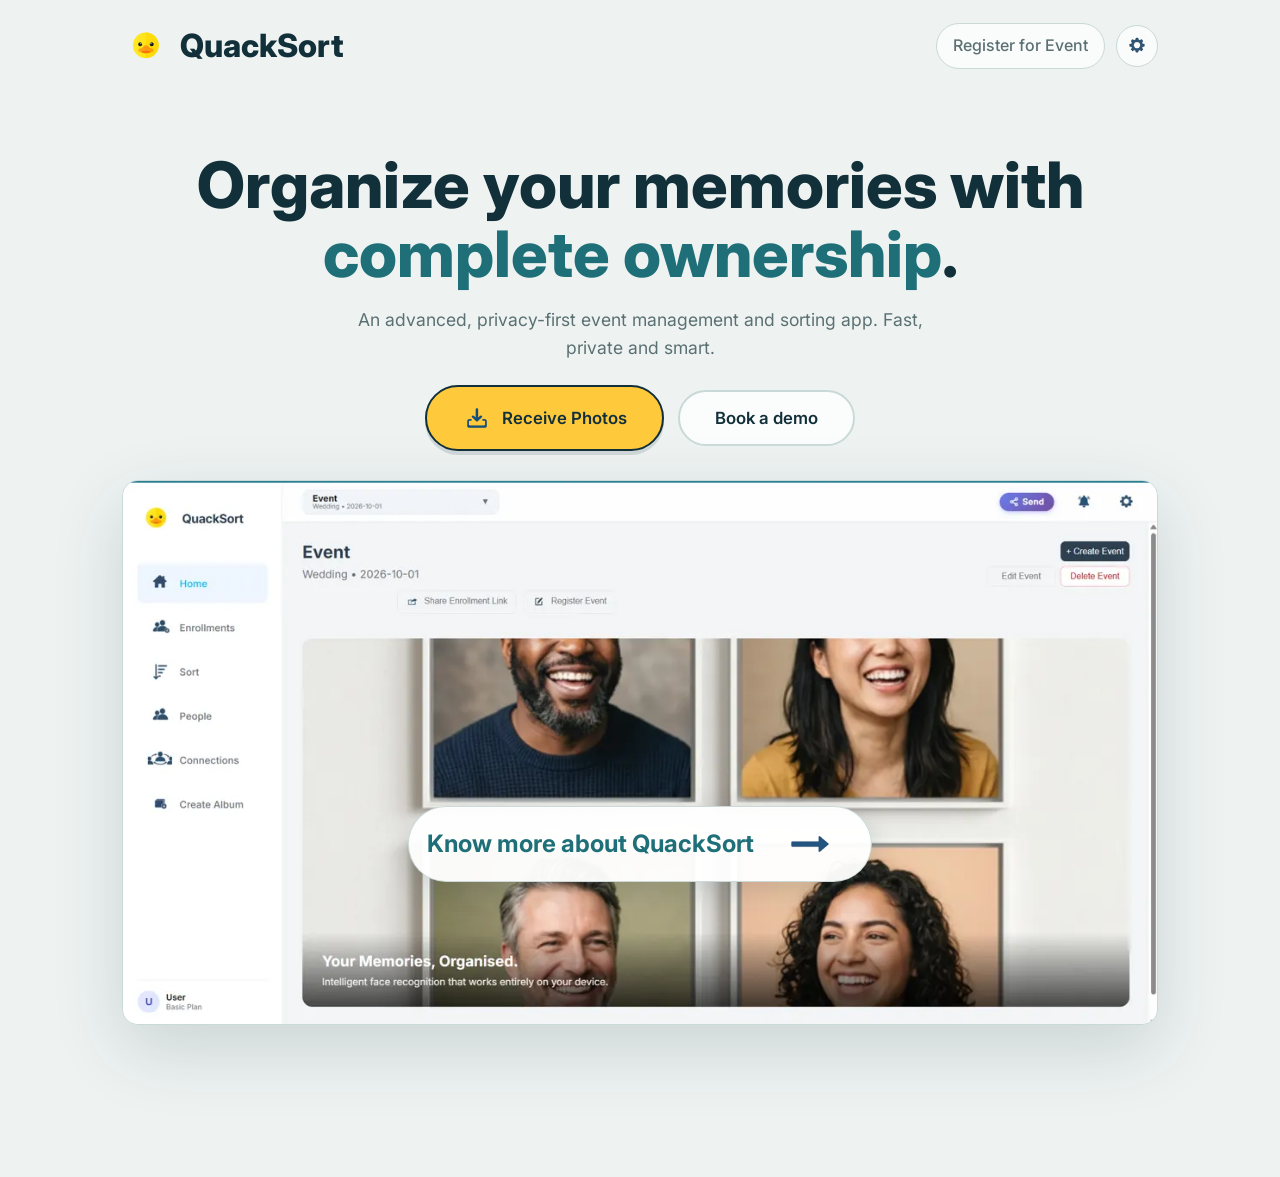
==== index.html @ 68396566 "added demo booking link, new about QuackSort page" ====
<!DOCTYPE html>
<html lang="en">

<head>
    <meta charset="UTF-8">
    <meta name="viewport" content="width=device-width, initial-scale=1.0">
    <title>QuackSort - Smart Photo Sorting</title>
    <link rel="stylesheet" href="style.css">
    <link rel="preconnect" href="https://fonts.googleapis.com">
    <link rel="preconnect" href="https://fonts.gstatic.com" crossorigin>
    <link href="https://fonts.googleapis.com/css2?family=Inter:wght@300;400;500;600;700&display=swap" rel="stylesheet">
</head>

<body>
    <div class="web-container">
        <header class="web-nav">
            <div class="logo-area">
                <img src="QuackSort.png" alt="Q" class="logo-icon">
                <span class="logo-text">QuackSort</span>
            </div>
            <div class="nav-right">
                <a href="register.html" class="nav-link register-link">Register for Event</a>
                <button id="settings-btn" class="settings-icon-btn" title="Settings" aria-label="Open settings">
                    <img src="resources/q_settings.png" alt="Settings" class="nav-icon">
                </button>
            </div>
        </header>

        <main class="hero-section">
            <div class="hero-content">
                <h1 class="hero-title">Organize your memories with<br class="hero-title-break"> <span class="highlight">complete ownership</span>.</h1>
                <p class="hero-subtitle">An advanced, privacy-first event management and sorting app. Fast, private and smart.
                </p>
                <div class="hero-actions">
                    <button id="btn-receive-photos" class="btn primary large" type="button">
                        <img src="resources/q_receive.png" alt="" class="btn-icon-img">
                        Receive Photos
                    </button>
                    <button id="btn-book-demo" class="btn secondary large" type="button" aria-haspopup="dialog" aria-controls="booking-modal">
                        Book a demo
                    </button>
                </div>
            </div>
            <figure class="hero-product-shot">
                <img src="resources/dashboard-preview.webp" alt="QuackSort desktop app showing an event workspace with enrolled people and sorted photos">
            </figure>
        </main>

        <section id="booking-modal" class="booking-modal" aria-hidden="true">
            <div class="booking-card" role="dialog" aria-modal="true" aria-labelledby="booking-title" aria-describedby="booking-description">
                <div class="booking-heading">
                    <div>
                        <h2 id="booking-title">Book a QuackSort demo</h2>
                        <p id="booking-description">Tell us a little about your workflow and we will be in touch.</p>
                    </div>
                    <button id="close-booking-btn" class="booking-close" type="button" aria-label="Close booking form">&times;</button>
                </div>
                <p id="booking-setup-message" class="booking-setup-message" role="status" hidden></p>
                <form id="booking-form" class="booking-form" target="booking-response-frame" method="post" autocomplete="on">
                    <div class="booking-fields">
                        <div class="booking-field">
                            <label for="booking-name">Name</label>
                            <input id="booking-name" name="name" type="text" maxlength="100" autocomplete="name" required>
                        </div>
                        <div class="booking-field">
                            <label for="booking-email">Email</label>
                            <input id="booking-email" name="email" type="email" maxlength="254" autocomplete="email" required>
                        </div>
                        <div class="booking-field">
                            <label for="booking-profession">Pofession</label>
                            <input id="booking-profession" name="profession" type="text" maxlength="100" required>
                        </div>
                        <div class="booking-field">
                            <label for="booking-current-tool">What do you use to manage and sort large volume of event photos?</label>
                            <textarea id="booking-current-tool" name="currentTool" maxlength="500" rows="3" required></textarea>
                        </div>
                        <div class="booking-field">
                            <label for="booking-demo-date">When would you like to have a demo?</label>
                            <input id="booking-demo-date" name="demoDate" type="date" required>
                        </div>
                    </div>
                    <div class="booking-trap" aria-hidden="true">
                        <label for="booking-website">Leave this field empty</label>
                        <input id="booking-website" name="website" type="text" tabindex="-1" autocomplete="off">
                    </div>
                    <input type="hidden" name="requestId" value="">
                    <p id="booking-status" class="booking-status" role="status" aria-live="polite"></p>
                    <button id="booking-submit" class="btn primary large booking-submit" type="submit">Send demo request</button>
                    <p class="booking-privacy">Your response will be stored in Google Forms.</p>
                </form>
                <iframe name="booking-response-frame" id="booking-response-frame" title="Form submission response" hidden></iframe>
            </div>
        </section>

        <section id="receive-section" class="receive-section" style="display: none;">
            <div class="modal-card">
                <h2>Enter Session Code</h2>
                <p>Paste the 6-digit code provided by the sender to browse photos.</p>
                <div class="input-group">
                    <input type="text" id="receive-code" placeholder="000 000" maxlength="6">
                    <button class="btn primary">Connect</button>
                </div>
                <button class="btn-text btn-close-receive">Cancel</button>
            </div>
        </section>

        <div id="settings-modal" class="settings-modal" style="display: none;">
            <div class="settings-card">
                <h2>Settings</h2>

                <div class="privacy-policy-block">
                    <h3>Privacy Statement</h3>
                    <article class="privacy-article">
                        <p>
                            QuackSort is built with a strict privacy-first approach. We do not use your personal data,
                            face data, or event photos for analytics, model training, or profiling. We do not sell,
                            rent, or share your data with advertisers or unrelated third parties.
                        </p>
                        <p>
                            Registration on this website is only used to sync your face enrollment with the desktop app
                            of the event creator who shared your event code. When you upload your selfie, our server
                            stores only your first name, last name, and a face model required for matching.
                        </p>
                        <p>
                            Access to this enrollment data is restricted to you and the event creator linked to your
                            event code. Your event photos remain with your photographer and do not get moved to QuackSort
                            cloud storage as part of this registration flow.
                        </p>
                        <p>
                            Unlike subscription-based cloud workflows that require uploading full event libraries,
                            QuackSort delivers core sorting capabilities on local devices, giving you stronger control
                            over your memories and reducing exposure to cloud privacy risks.
                        </p>
                        <p>
                            Demo request responses are collected and stored by Google Forms in the form owner's Google
                            account. QuackSort does not receive or display those responses on this website.
                        </p>
                    </article>
                </div>

                <button id="close-settings-btn" class="btn secondary settings-close-btn">Close</button>
            </div>
        </div>
        <footer class="know-more-footer">
            <a class="know-more-link" href="Quack.html">
                <span>Know more about QuackSort</span>
                <img src="resources/q_arrow.png" alt="" width="64" height="40">
            </a>
        </footer>
    </div>

    <script src="script.js"></script>
</body>

</html>
---- style.css ----
:root {
    --primary-color: #12303a;
    --accent-color: #1f6f78;
    --duck-color: #ffc93c;
    --bg-primary: #eef3f2;
    --bg-secondary: #e3ecea;
    --card-bg: #ffffff;
    --text-primary: #12303a;
    --text-secondary: #5b7073;
    --text-dim: #5b7073;
    --border-color: #c9d9d7;
    --shadow-color: rgba(18, 48, 58, 0.12);
    --glass-border: #c9d9d7;
    --transition: all 0.3s cubic-bezier(0.4, 0, 0.2, 1);
}


* {
    box-sizing: border-box;
    margin: 0;
    padding: 0;
}

body {
    font-family: 'Inter', sans-serif;
    background: var(--bg-primary);
    color: var(--text-primary);
    line-height: 1.6;
    overflow-x: hidden;
    min-height: 100vh;
}

.web-container {
    max-width: 1100px;
    margin: 0 auto;
    padding: 0 2rem;
}

/* Navigation */
.web-nav {
    display: flex;
    justify-content: flex-start;
    align-items: center;
    gap: 1.25rem;
    min-height: 92px;
    padding: 1.1rem 0;
}

.logo-area {
    display: flex;
    align-items: center;
    gap: 10px;
    order: 1;
    text-decoration: none;
}

.logo-icon {
    width: 48px;
    height: 52px;
    object-fit: contain;
}

.logo-text {
    color: var(--primary-color);
    font-size: 2rem;
    font-weight: 800;
    letter-spacing: 0;
}

.nav-right {
    display: flex;
    align-items: center;
    gap: 0.7rem;
    order: 2;
    margin-left: auto;
}

.nav-link {
    text-decoration: none;
    color: var(--text-secondary);
    font-weight: 500;
    transition: var(--transition);
}

.nav-link:hover {
    color: var(--primary-color);
}

.register-link {
    background: rgba(255, 255, 255, 0.72);
    padding: 0.55rem 1rem;
    border-radius: 999px;
    border: 1px solid var(--glass-border);
    white-space: nowrap;
}

/* Hero Section */
.hero-section {
    display: block;
    text-align: center;
    min-height: auto;
    padding: 3.6rem 0 2.5rem;
}

.hero-content {
    width: 100%;
    max-width: 940px;
    margin: 0 auto;
}

.hero-title {
    max-width: 940px;
    margin-inline: auto;
    font-size: 4rem;
    font-weight: 800;
    line-height: 1.08;
    text-wrap: balance;
    margin-bottom: 1.15rem;
}

.hero-title-break {
    display: block;
}

.hero-title .highlight {
    color: var(--accent-color);
}

.hero-subtitle {
    font-size: 1.1rem;
    color: var(--text-secondary);
    margin: 0 auto;
    max-width: 620px;
}

.hero-actions {
    display: flex;
    align-items: center;
    justify-content: center;
    flex-wrap: wrap;
    gap: 0.85rem;
    margin-top: 1.4rem;
}

.hero-product-shot {
    width: 100%;
    max-width: 1120px;
    margin: 1.8rem auto 0;
    overflow: hidden;
    border: 1px solid var(--border-color);
    border-radius: 16px;
    background: #ffffff;
    box-shadow: 0 24px 70px rgba(18, 48, 58, 0.16);
}

.hero-product-shot img {
    display: block;
    width: 100%;
    height: auto;
}

.know-more-footer {
    position: relative;
    display: grid;
    min-height: 112px;
    place-items: center;
    padding: 1rem;
}

.know-more-link {
    position: fixed;
    z-index: 900;
    bottom: calc(1.15rem + env(safe-area-inset-bottom, 0px));
    left: 50%;
    display: inline-flex;
    align-items: center;
    justify-content: center;
    gap: 0.75rem;
    margin: 0;
    padding: 0.55rem 1.1rem;
    border: 1px solid rgba(201, 217, 215, 0.95);
    border-radius: 999px;
    background: rgba(255, 255, 255, 0.96);
    color: var(--accent-color);
    font-size: 1.5rem;
    font-weight: 700;
    text-decoration: none;
    white-space: nowrap;
    box-shadow: 0 8px 28px rgba(18, 48, 58, 0.16);
    transform: translateX(-50%);
    transition: color 0.2s ease, background 0.2s ease, box-shadow 0.2s ease, transform 0.2s ease;
}

.know-more-link.is-settled {
    position: absolute;
    bottom: 1.15rem;
    transform: translateX(-50%);
}

.know-more-link:hover {
    color: var(--primary-color);
    background: #ffffff;
    box-shadow: 0 10px 32px rgba(18, 48, 58, 0.2);
}

.know-more-link img {
    width: 88px;
    height: 56px;
    object-fit: contain;
    transition: transform 0.2s ease;
}

.know-more-link:hover img {
    transform: translateX(4px);
}

.know-more-link:focus-visible {
    outline: 3px solid var(--accent-color);
    outline-offset: 4px;
    border-radius: 4px;
}

.booking-modal {
    position: fixed;
    inset: 0;
    z-index: 1100;
    display: none;
    align-items: center;
    justify-content: center;
    padding: 1rem;
    background: rgba(17, 24, 39, 0.62);
    backdrop-filter: blur(5px);
}

.booking-modal.is-open {
    display: flex;
}

body.booking-open {
    overflow: hidden;
}

.booking-card {
    width: min(620px, 100%);
    max-height: min(90vh, 820px);
    overflow-y: auto;
    padding: 1.6rem;
    border: 1px solid var(--border-color);
    border-radius: 16px;
    background: var(--bg-primary);
    box-shadow: 0 24px 70px rgba(0, 0, 0, 0.28);
    text-align: left;
}

.booking-heading {
    display: flex;
    align-items: flex-start;
    justify-content: space-between;
    gap: 1rem;
    margin-bottom: 1.3rem;
}

.booking-heading h2 {
    color: var(--primary-color);
    font-size: 1.55rem;
    line-height: 1.25;
}

.booking-heading p {
    margin-top: 0.35rem;
    color: var(--text-secondary);
    font-size: 0.93rem;
}

.booking-close {
    width: 38px;
    height: 38px;
    flex: 0 0 38px;
    border: 1px solid var(--border-color);
    border-radius: 50%;
    background: var(--bg-secondary);
    color: var(--text-primary);
    font: inherit;
    font-size: 1.4rem;
    line-height: 1;
    cursor: pointer;
}

.booking-setup-message {
    margin: 0 0 1rem;
    color: var(--text-secondary);
    font-size: 0.9rem;
}

.booking-setup-message {
    padding: 0.7rem 0.8rem;
    border: 1px solid rgba(245, 158, 11, 0.35);
    border-radius: 9px;
    background: rgba(245, 158, 11, 0.08);
    color: #854d0e;
}

.booking-fields {
    display: grid;
    grid-template-columns: 1fr 1fr;
    gap: 1rem;
}

.booking-field label {
    display: block;
    margin-bottom: 0.4rem;
    color: var(--text-primary);
    font-size: 0.88rem;
    font-weight: 600;
}

.booking-field input,
.booking-field textarea {
    width: 100%;
    min-height: 44px;
    padding: 0.7rem 0.8rem;
    border: 1px solid var(--border-color);
    border-radius: 9px;
    background: #ffffff;
    color: var(--text-primary);
    font: inherit;
    font-size: 0.95rem;
}

.booking-field textarea {
    min-height: 96px;
    resize: vertical;
}

.booking-field input:focus,
.booking-field textarea:focus {
    outline: none;
    border-color: var(--accent-color);
    box-shadow: 0 0 0 3px rgba(31, 111, 120, 0.14);
}

.booking-field:nth-child(4) {
    grid-column: 1 / -1;
}

.booking-trap {
    position: absolute;
    left: -10000px;
    width: 1px;
    height: 1px;
    overflow: hidden;
}

.booking-status {
    margin: 0.8rem 0;
    color: var(--text-secondary);
    font-size: 0.9rem;
}

.booking-status:empty {
    display: none;
}

.booking-status.success {
    color: #18734a;
}

.booking-status.error {
    color: #a3362c;
}

.booking-submit {
    margin-top: 1.5rem;
}

.booking-submit {
    width: 100%;
}

.booking-submit:disabled {
    cursor: not-allowed;
    opacity: 0.6;
    transform: none;
}

.booking-privacy {
    margin-top: 0.75rem;
    color: var(--text-secondary);
    font-size: 0.8rem;
    text-align: center;
}

/* Buttons */
.btn {
    display: inline-flex;
    align-items: center;
    justify-content: center;
    gap: 10px;
    padding: 0.8rem 1.8rem;
    border-radius: 999px;
    font-weight: 600;
    cursor: pointer;
    transition: var(--transition);
    border: 2px solid var(--primary-color);
    font-family: inherit;
    text-decoration: none;
}

.btn.primary {
    background: var(--duck-color);
    color: var(--primary-color);
    box-shadow: 0 4px 0 rgba(18, 48, 58, 0.14);
}

.btn.primary:hover {
    transform: translateY(-2px);
    box-shadow: 0 6px 0 rgba(18, 48, 58, 0.16);
}

.btn.secondary {
    background: rgba(255, 255, 255, 0.75);
    color: var(--text-primary);
    border-color: var(--border-color);
}

.btn.secondary:hover {
    border-color: var(--accent-color);
    background: #ffffff;
}

.btn-icon-img {
    width: 30px;
    height: 30px;
    object-fit: contain;
}

.settings-icon-btn {
    width: 42px;
    height: 42px;
    border-radius: 50%;
    border: 1px solid var(--border-color);
    background: rgba(255, 255, 255, 0.72);
    display: inline-flex;
    align-items: center;
    justify-content: center;
    cursor: pointer;
    transition: var(--transition);
}

.settings-icon-btn:hover {
    border-color: var(--accent-color);
    transform: translateY(-1px);
}

.nav-icon {
    width: 30px;
    height: 30px;
    object-fit: contain;
}

.btn.small {
    padding: 0.6rem 1.2rem;
    font-size: 0.9rem;
}

.btn.large {
    padding: 1rem 2.2rem;
    font-size: 1.05rem;
}

.btn.full-width {
    width: 100%;
}

@media (max-width: 700px) {
    .hero-actions {
        width: 100%;
        flex-direction: column;
    }

    .hero-actions .btn {
        width: 100%;
    }

}

/* Visuals */
.mockup-frame {
    background: var(--card-bg);
    padding: 12px;
    border-radius: 20px;
    border: 1px solid var(--border-color);
    box-shadow: 0 25px 50px -12px rgba(0, 0, 0, 0.5);
    transform: perspective(1000px) rotateY(-5deg) rotateX(2deg);
}

.mockup-img {
    width: 100%;
    border-radius: 12px;
    display: block;
}

/* Registration Form */
.form-section {
    padding: 4rem 0;
    display: flex;
    justify-content: center;
}

.glass-form-card {
    background: white;
    backdrop-filter: blur(12px);
    -webkit-backdrop-filter: blur(12px);
    padding: 3rem;
    border-radius: 24px;
    border: 1px solid var(--border-color);
    width: 100%;
    max-width: 500px;
    box-shadow: 0 20px 40px rgba(0, 0, 0, 0.3);
}

.form-title {
    font-size: 1.8rem;
    font-weight: 700;
    margin-bottom: 0.5rem;
}

.form-subtitle {
    color: var(--text-secondary);
    font-size: 0.95rem;
    margin-bottom: 2rem;
}

.form-group {
    margin-bottom: 1.5rem;
}

.form-group label {
    display: block;
    font-size: 0.85rem;
    font-weight: 600;
    color: #374151;
    margin-bottom: 0.5rem;
}

.form-group input {
    width: 100%;
    background: #f9fafb;
    border: 1px solid #d1d5db;
    padding: 0.8rem 1rem;
    border-radius: 10px;
    color: var(--text-primary);
    font-family: inherit;
    outline: none;
    transition: var(--transition);
}

.form-group input::placeholder {
    color: var(--text-secondary);
    opacity: 0.7;
}

.form-group input:focus {
    border-color: var(--accent-color);
    background: #ffffff;
    box-shadow: 0 0 0 3px rgba(0, 194, 255, 0.12);
}

.upload-options-row {
    display: flex;
    gap: 1rem;
    margin-bottom: 1rem;
}

.upload-choice-btn {
    flex: 1;
    justify-content: center;
}

.file-upload-area {
    border: 2px dashed var(--border-color);
    border-radius: 12px;
    padding: 2rem;
    text-align: center;
    cursor: pointer;
    transition: var(--transition);
}

.file-upload-area:hover {
    border-color: var(--primary-color);
    background: var(--bg-secondary);
}

.file-upload-area .upload-icon {
    font-size: 2rem;
    display: block;
    margin-bottom: 0.5rem;
}

.file-upload-area p {
    font-size: 0.9rem;
    color: var(--text-dim);
}

.file-preview {
    position: relative;
    margin-top: 1rem;
    border-radius: 12px;
    overflow: hidden;
}

.file-preview img {
    width: 100%;
    display: block;
}

.btn-remove {
    position: absolute;
    top: 8px;
    right: 8px;
    background: rgba(0, 0, 0, 0.5);
    border: none;
    color: white;
    width: 28px;
    height: 28px;
    border-radius: 50%;
    cursor: pointer;
    display: flex;
    align-items: center;
    justify-content: center;
    transition: var(--transition);
}

.btn-remove:hover {
    background: #ef4444;
}

.status-message {
    margin-top: 1.5rem;
    padding: 1rem;
    border-radius: 10px;
    font-size: 0.9rem;
    display: none;
}

.status-message.success {
    display: block;
    background: rgba(34, 197, 94, 0.1);
    color: #4ade80;
    border: 1px solid rgba(34, 197, 94, 0.2);
}

.status-message.error {
    display: block;
    background: rgba(239, 68, 68, 0.1);
    color: #f87171;
    border: 1px solid rgba(239, 68, 68, 0.2);
}

/* Modal Overlay Appearance */
.receive-section {
    position: fixed;
    inset: 0;
    background: rgba(0, 0, 0, 0.7);
    backdrop-filter: blur(5px);
    display: flex;
    align-items: center;
    justify-content: center;
    z-index: 1000;
}

.modal-card {
    background: var(--card-bg);
    padding: 2.5rem;
    border-radius: 20px;
    border: 1px solid var(--border-color);
    width: 100%;
    max-width: 400px;
    text-align: center;
}

.modal-card h2 {
    margin-bottom: 0.5rem;
}

.modal-card p {
    color: var(--text-dim);
    margin-bottom: 2rem;
}

.input-group {
    display: flex;
    flex-direction: column;
    gap: 1rem;
    margin-bottom: 1.5rem;
}

.input-group input {
    font-size: 1.5rem;
    font-weight: 700;
    text-align: center;
    letter-spacing: 0.5rem;
    padding: 0.8rem;
    border-radius: 12px;
    background: var(--bg-secondary);
    border: 1px solid var(--glass-border);
    color: var(--text-primary);
    outline: none;
}

.btn-text {
    background: none;
    border: none;
    color: var(--text-dim);
    font-weight: 600;
    cursor: pointer;
    transition: var(--transition);
}

.btn-text:hover {
    color: white;
}

/* Settings + Privacy */
.settings-modal {
    position: fixed;
    inset: 0;
    background: rgba(0, 0, 0, 0.55);
    z-index: 1000;
    align-items: center;
    justify-content: center;
    padding: 1.2rem;
}

.settings-card {
    background: var(--bg-primary);
    border-radius: 16px;
    padding: 1.6rem;
    width: 100%;
    max-width: 720px;
    border: 1px solid var(--border-color);
    box-shadow: 0 12px 40px rgba(0, 0, 0, 0.2);
    max-height: 85vh;
    overflow-y: auto;
}

.settings-card h2 {
    margin-bottom: 1.1rem;
    color: var(--text-primary);
}

.privacy-policy-block {
    border-top: 1px solid var(--border-color);
    margin-top: 1rem;
    padding-top: 1rem;
    margin-bottom: 1rem;
}

.privacy-policy-block h3 {
    color: var(--primary-color);
    font-size: 1rem;
    margin-bottom: 0.8rem;
}

.privacy-article {
    display: grid;
    gap: 0.8rem;
}

.privacy-article p {
    color: var(--text-secondary);
    font-size: 0.9rem;
    line-height: 1.6;
}

.settings-close-btn {
    width: 100%;
}

/* Responsive */
@media (max-width: 900px) {
    .hero-section {
        text-align: center;
        min-height: auto;
        padding: 2.4rem 0 2rem;
    }

    .hero-title {
        font-size: 3rem;
    }
}

@media (max-width: 600px) {
    .web-nav {
        flex-direction: column;
        align-items: center;
        gap: 0.55rem;
        padding: 1rem 0;
        min-height: 0;
    }

    .nav-right {
        order: 2;
        justify-content: center;
        margin-left: 0;
    }

    .logo-area {
        order: 1;
        align-self: center;
    }

    .hero-section {
        min-height: auto;
        padding: 1.1rem 0 2.5rem;
    }

    .logo-text {
        font-size: 1.7rem;
    }

    .logo-icon {
        width: 42px;
        height: 46px;
    }

    .hero-title {
        font-size: 2rem;
    }

    .hero-product-shot {
        margin-top: 1.35rem;
        border-radius: 12px;
    }

    .know-more-link {
        margin-top: 0.75rem;
        gap: 0.45rem;
        font-size: 1.2rem;
    }

    .know-more-link img {
        width: 64px;
        height: 40px;
    }

    .hero-title-break {
        display: none;
    }

    .hero-actions {
        flex-direction: column;
        width: 100%;
    }

    .btn.large {
        width: 100%;
        max-width: 420px;
    }

    .booking-card {
        padding: 1.2rem;
    }

    .booking-fields {
        grid-template-columns: 1fr;
    }

    .booking-field:nth-child(4) {
        grid-column: auto;
    }
}
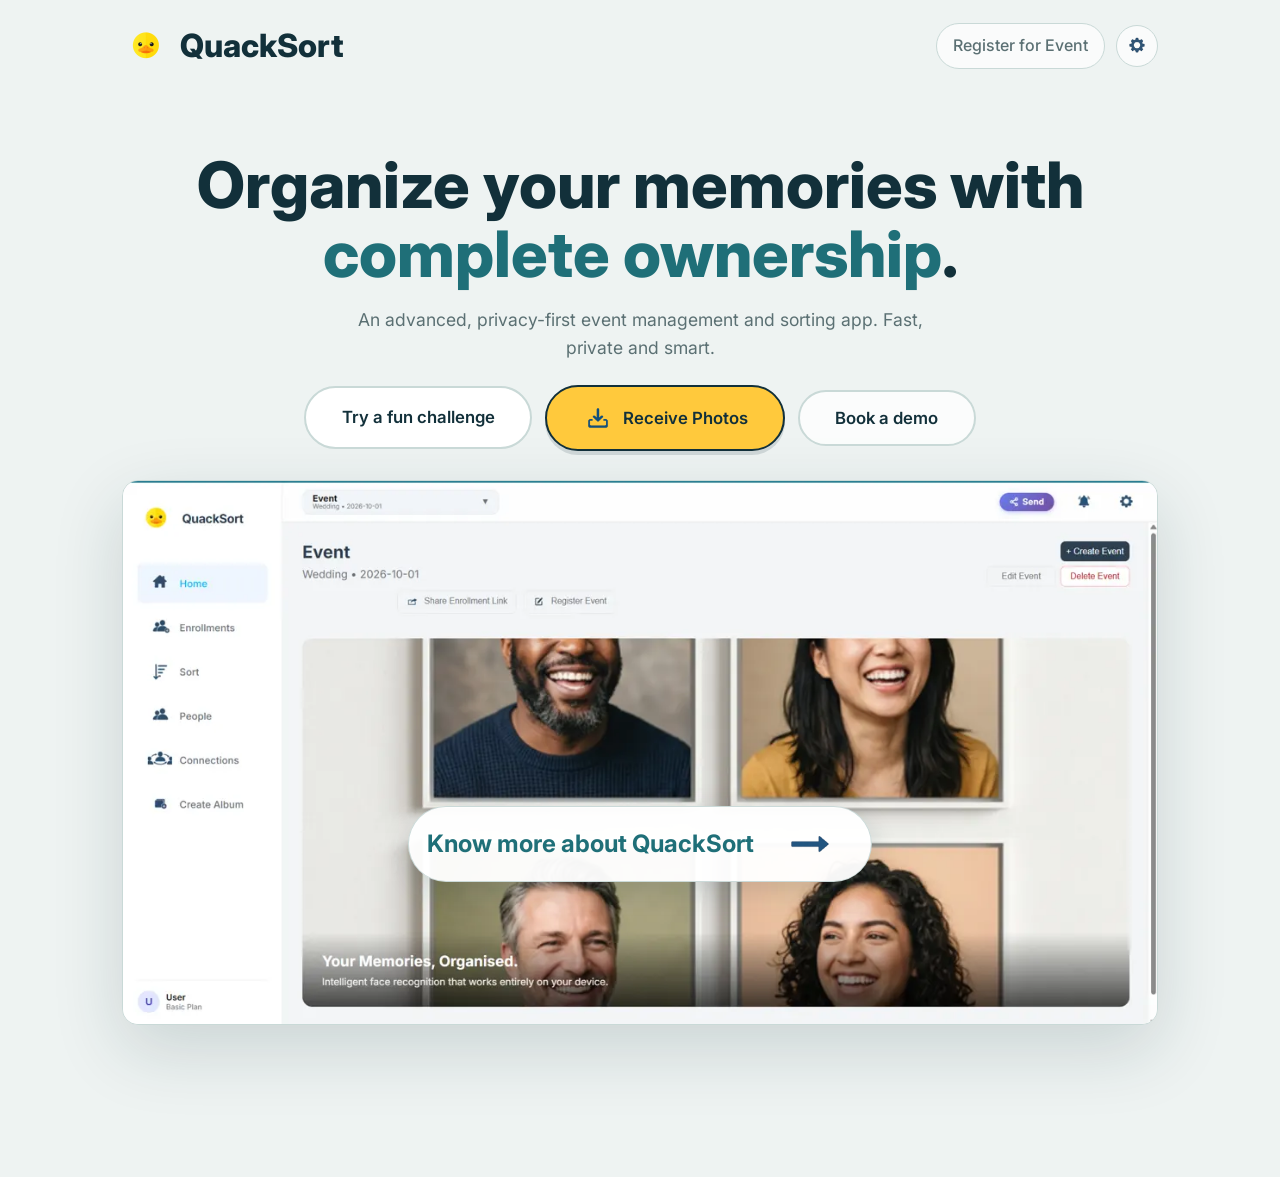
==== commit 13d48303: "added new chaallenges page" ====
--- a/index.html
+++ b/index.html
@@ -32,6 +32,7 @@
                 <p class="hero-subtitle">An advanced, privacy-first event management and sorting app. Fast, private and smart.
                 </p>
                 <div class="hero-actions">
+                    <a id="btn-fun-challenge" href="challenges/" class="btn secondary large">Try a fun challenge</a>
                     <button id="btn-receive-photos" class="btn primary large" type="button">
                         <img src="resources/q_receive.png" alt="" class="btn-icon-img">
                         Receive Photos
@@ -152,4 +153,4 @@
     <script src="script.js"></script>
 </body>
 
-</html>+</html>
--- a/style.css
+++ b/style.css
@@ -869,4 +869,5 @@
     .booking-field:nth-child(4) {
         grid-column: auto;
     }
-}+}
+#btn-fun-challenge { background: #ffffff; }
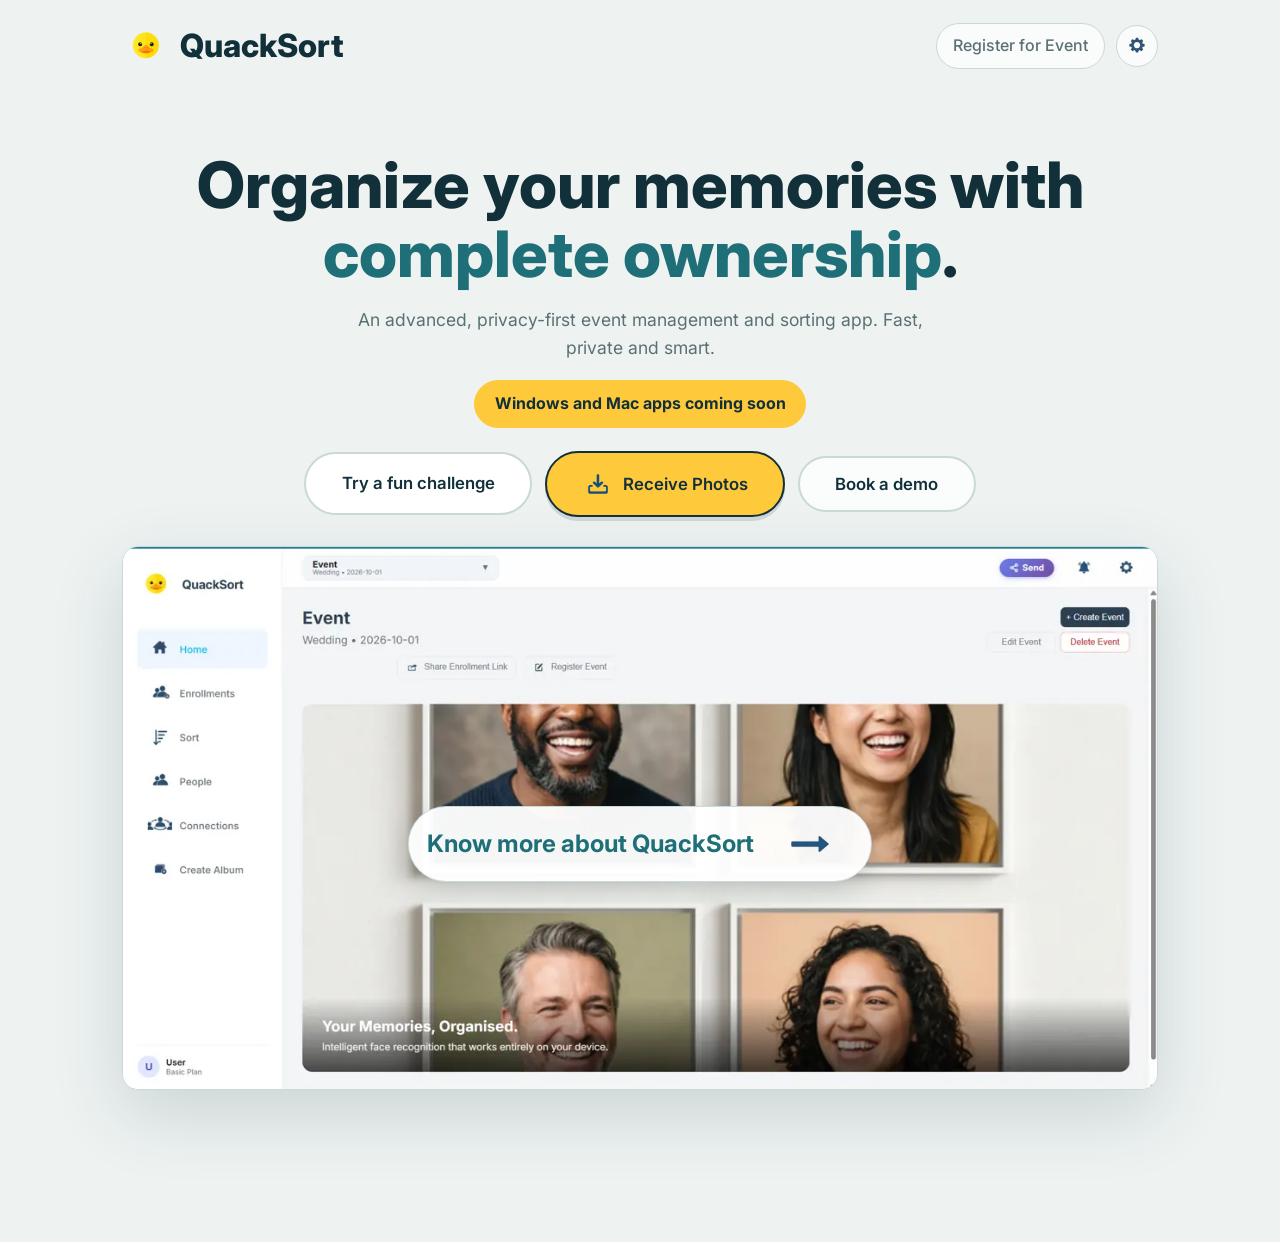
==== commit 250eb1cc: "minor text change" ====
--- a/index.html
+++ b/index.html
@@ -31,6 +31,7 @@
                 <h1 class="hero-title">Organize your memories with<br class="hero-title-break"> <span class="highlight">complete ownership</span>.</h1>
                 <p class="hero-subtitle">An advanced, privacy-first event management and sorting app. Fast, private and smart.
                 </p>
+                <p class="hero-release-notice">Windows and Mac apps coming soon</p>
                 <div class="hero-actions">
                     <a id="btn-fun-challenge" href="challenges/" class="btn secondary large">Try a fun challenge</a>
                     <button id="btn-receive-photos" class="btn primary large" type="button">
--- a/style.css
+++ b/style.css
@@ -133,6 +133,20 @@
     max-width: 620px;
 }
 
+.hero-release-notice {
+    display: inline-block;
+    max-width: 100%;
+    margin-top: 1.1rem;
+    padding: 0.65rem 1.2rem;
+    border: 1px solid var(--duck-color);
+    border-radius: 999px;
+    background: var(--duck-color);
+    color: var(--primary-color);
+    font-size: 1rem;
+    font-weight: 700;
+    text-wrap: balance;
+}
+
 .hero-actions {
     display: flex;
     align-items: center;
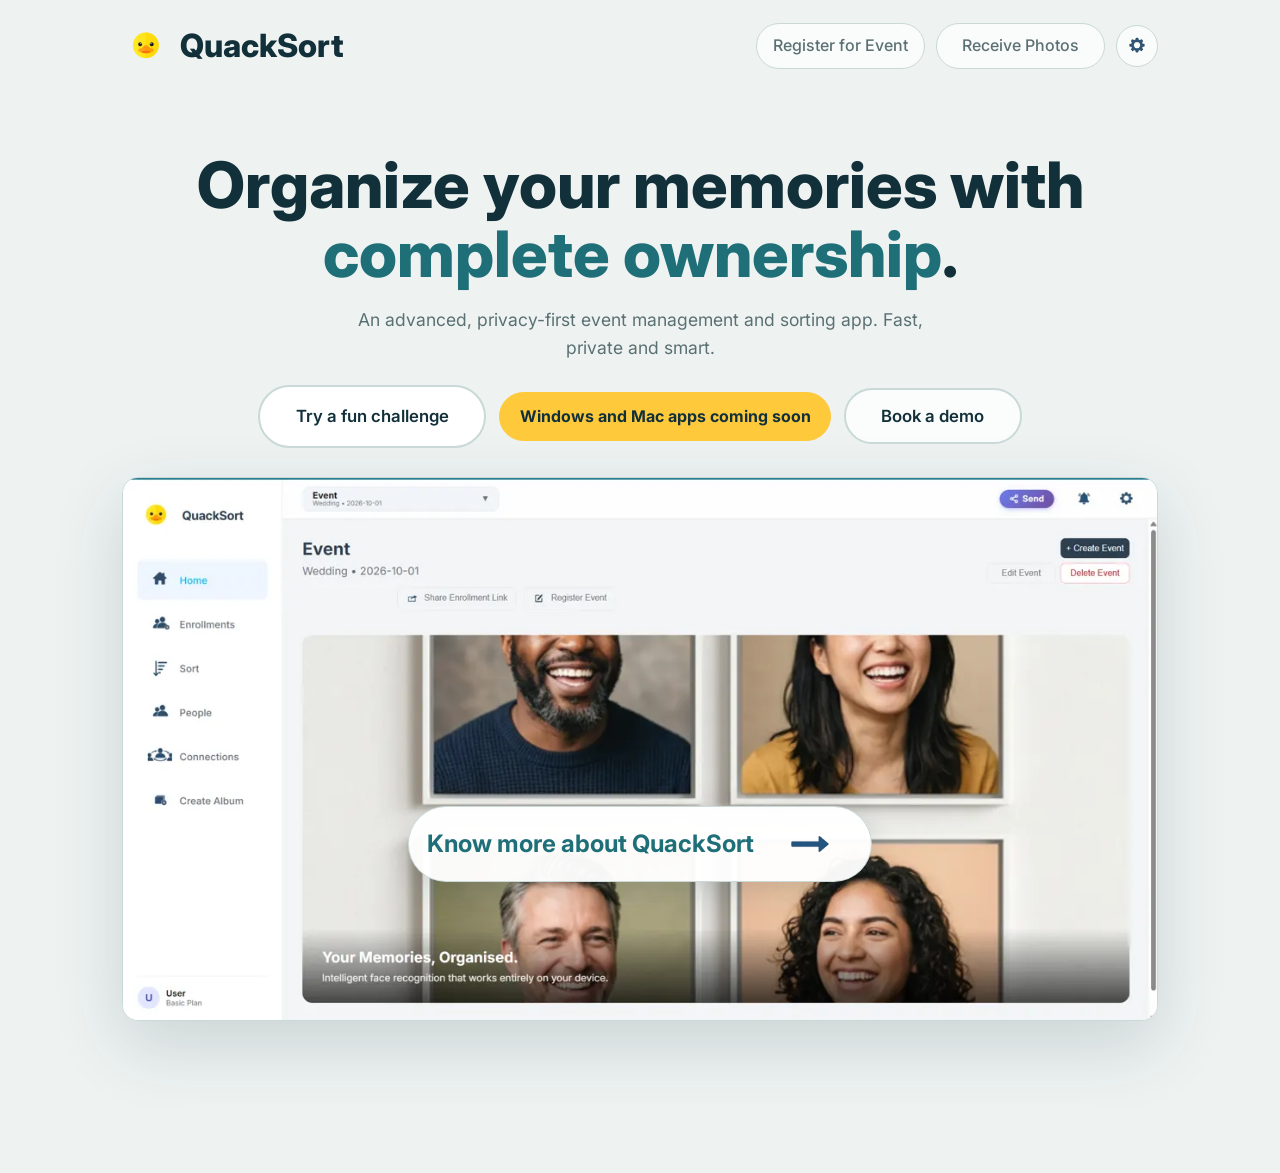
==== commit 15d25831: "minor UI organization changes" ====
--- a/index.html
+++ b/index.html
@@ -19,7 +19,10 @@
                 <span class="logo-text">QuackSort</span>
             </div>
             <div class="nav-right">
-                <a href="register.html" class="nav-link register-link">Register for Event</a>
+                <div class="nav-action-links">
+                    <a href="register.html" class="nav-link register-link nav-action">Register for Event</a>
+                    <button id="btn-receive-photos" class="nav-link register-link nav-action" type="button">Receive Photos</button>
+                </div>
                 <button id="settings-btn" class="settings-icon-btn" title="Settings" aria-label="Open settings">
                     <img src="resources/q_settings.png" alt="Settings" class="nav-icon">
                 </button>
@@ -31,13 +34,9 @@
                 <h1 class="hero-title">Organize your memories with<br class="hero-title-break"> <span class="highlight">complete ownership</span>.</h1>
                 <p class="hero-subtitle">An advanced, privacy-first event management and sorting app. Fast, private and smart.
                 </p>
-                <p class="hero-release-notice">Windows and Mac apps coming soon</p>
                 <div class="hero-actions">
                     <a id="btn-fun-challenge" href="challenges/" class="btn secondary large">Try a fun challenge</a>
-                    <button id="btn-receive-photos" class="btn primary large" type="button">
-                        <img src="resources/q_receive.png" alt="" class="btn-icon-img">
-                        Receive Photos
-                    </button>
+                    <p class="hero-release-notice">Windows and Mac apps coming soon</p>
                     <button id="btn-book-demo" class="btn secondary large" type="button" aria-haspopup="dialog" aria-controls="booking-modal">
                         Book a demo
                     </button>
--- a/style.css
+++ b/style.css
@@ -94,6 +94,22 @@
     white-space: nowrap;
 }
 
+.nav-action-links {
+    display: grid;
+    grid-template-columns: repeat(2, minmax(0, 1fr));
+    gap: 0.7rem;
+}
+
+.nav-action {
+    display: inline-flex;
+    align-items: center;
+    justify-content: center;
+    font: inherit;
+    font-weight: 500;
+    cursor: pointer;
+    text-align: center;
+}
+
 /* Hero Section */
 .hero-section {
     display: block;
@@ -136,7 +152,7 @@
 .hero-release-notice {
     display: inline-block;
     max-width: 100%;
-    margin-top: 1.1rem;
+    margin: 0;
     padding: 0.65rem 1.2rem;
     border: 1px solid var(--duck-color);
     border-radius: 999px;
@@ -805,6 +821,10 @@
 }
 
 @media (max-width: 600px) {
+    .web-container {
+        padding-inline: 1rem;
+    }
+
     .web-nav {
         flex-direction: column;
         align-items: center;
@@ -817,6 +837,20 @@
         order: 2;
         justify-content: center;
         margin-left: 0;
+        display: grid;
+        grid-template-columns: minmax(0, 1fr) auto;
+        width: 100%;
+        gap: 0.4rem;
+    }
+
+    .nav-action-links {
+        gap: 0.4rem;
+    }
+
+    .nav-action {
+        min-width: 0;
+        padding: 0.55rem 0.35rem;
+        font-size: clamp(0.7rem, 2.7vw, 0.95rem);
     }
 
     .logo-area {
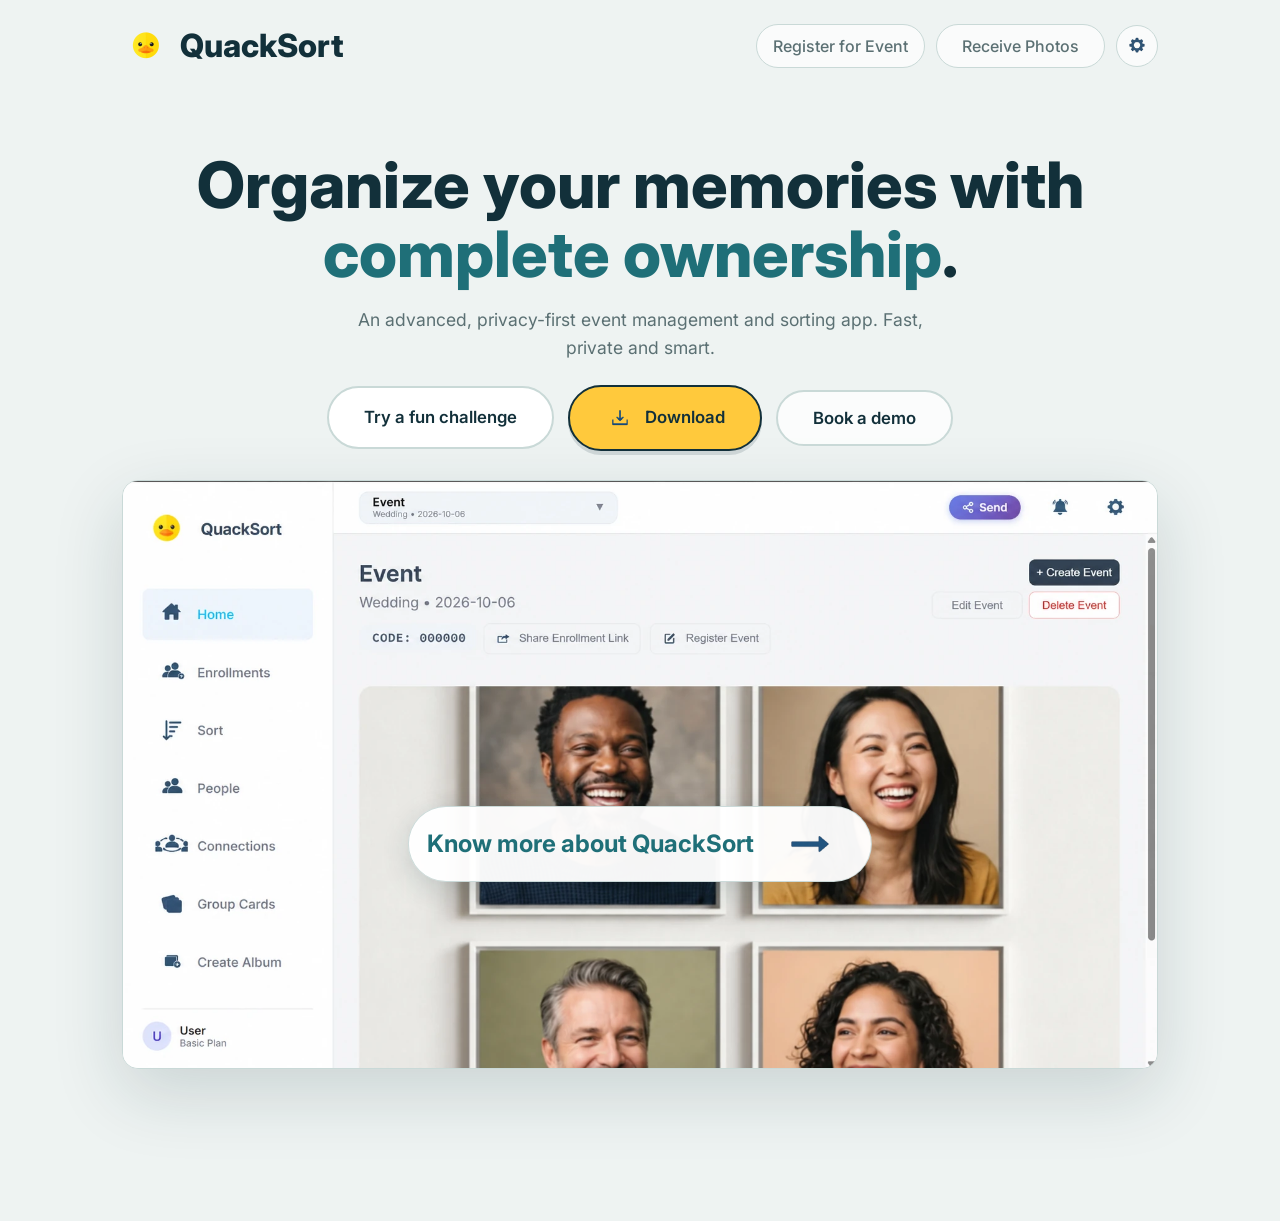
==== commit 465e0b5c: "minor text change" ====
--- a/index.html
+++ b/index.html
@@ -36,14 +36,29 @@
                 </p>
                 <div class="hero-actions">
                     <a id="btn-fun-challenge" href="challenges/" class="btn secondary large">Try a fun challenge</a>
-                    <p class="hero-release-notice">Windows and Mac apps coming soon</p>
+                    <details class="download-menu">
+                        <summary class="btn primary large download-toggle">
+                            <img src="resources/q_download.png" alt="" class="btn-icon-img">
+                            Download
+                        </summary>
+                        <div class="download-options" aria-label="App downloads">
+                            <button class="download-option" type="button" disabled>
+                                <img src="resources/windows.png" alt="">
+                                <span>Windows<small>Coming soon</small></span>
+                            </button>
+                            <button class="download-option" type="button" disabled>
+                                <img src="resources/mac.png" alt="">
+                                <span>Mac<small>Coming soon</small></span>
+                            </button>
+                        </div>
+                    </details>
                     <button id="btn-book-demo" class="btn secondary large" type="button" aria-haspopup="dialog" aria-controls="booking-modal">
                         Book a demo
                     </button>
                 </div>
             </div>
             <figure class="hero-product-shot">
-                <img src="resources/dashboard-preview.webp" alt="QuackSort desktop app showing an event workspace with enrolled people and sorted photos">
+                <img src="resources/homepage.webp" alt="QuackSort app homepage with Group Cards in the navigation">
             </figure>
         </main>
 
--- a/style.css
+++ b/style.css
@@ -108,6 +108,10 @@
     font-weight: 500;
     cursor: pointer;
     text-align: center;
+    width: 100%;
+    min-height: 44px;
+    line-height: 1.4;
+    appearance: none;
 }
 
 /* Hero Section */
@@ -149,18 +153,70 @@
     max-width: 620px;
 }
 
-.hero-release-notice {
-    display: inline-block;
-    max-width: 100%;
-    margin: 0;
-    padding: 0.65rem 1.2rem;
-    border: 1px solid var(--duck-color);
-    border-radius: 999px;
-    background: var(--duck-color);
-    color: var(--primary-color);
-    font-size: 1rem;
-    font-weight: 700;
-    text-wrap: balance;
+.download-menu {
+    position: relative;
+}
+
+.download-toggle {
+    list-style: none;
+}
+
+.download-toggle::-webkit-details-marker {
+    display: none;
+}
+
+.download-toggle:focus-visible {
+    outline: 3px solid var(--accent-color);
+    outline-offset: 4px;
+}
+
+.download-options {
+    position: absolute;
+    top: calc(100% + 0.7rem);
+    left: 50%;
+    transform: translateX(-50%);
+    z-index: 5;
+    display: grid;
+    grid-template-columns: repeat(2, minmax(0, 1fr));
+    gap: 0.4rem;
+    width: 220px;
+    max-width: calc(100vw - 2rem);
+    padding: 0.5rem;
+    border: 1px solid var(--border-color);
+    border-radius: 16px;
+    background: var(--card-bg);
+    box-shadow: 0 10px 28px var(--shadow-color);
+}
+
+.download-option {
+    display: flex;
+    flex-direction: column;
+    align-items: center;
+    gap: 0.35rem;
+    padding: 0.55rem 0.35rem;
+    border: 1px solid var(--border-color);
+    border-radius: 10px;
+    background: var(--bg-primary);
+    color: var(--text-secondary);
+    font: inherit;
+    font-size: 0.85rem;
+    font-weight: 600;
+    cursor: not-allowed;
+}
+
+.download-option img {
+    width: 24px;
+    height: 24px;
+    object-fit: contain;
+    filter: grayscale(1);
+    opacity: 0.5;
+}
+
+.download-option small {
+    display: block;
+    margin-top: 0.2rem;
+    font-size: 0.7rem;
+    font-weight: 400;
 }
 
 .hero-actions {
@@ -845,6 +901,7 @@
 
     .nav-action-links {
         gap: 0.4rem;
+        align-items: stretch;
     }
 
     .nav-action {
@@ -901,6 +958,19 @@
         width: 100%;
     }
 
+    .download-menu {
+        width: 100%;
+        max-width: 420px;
+    }
+
+    .download-options {
+        position: static;
+        transform: none;
+        width: min(220px, 100%);
+        max-width: none;
+        margin: 0.5rem auto 0;
+    }
+
     .btn.large {
         width: 100%;
         max-width: 420px;
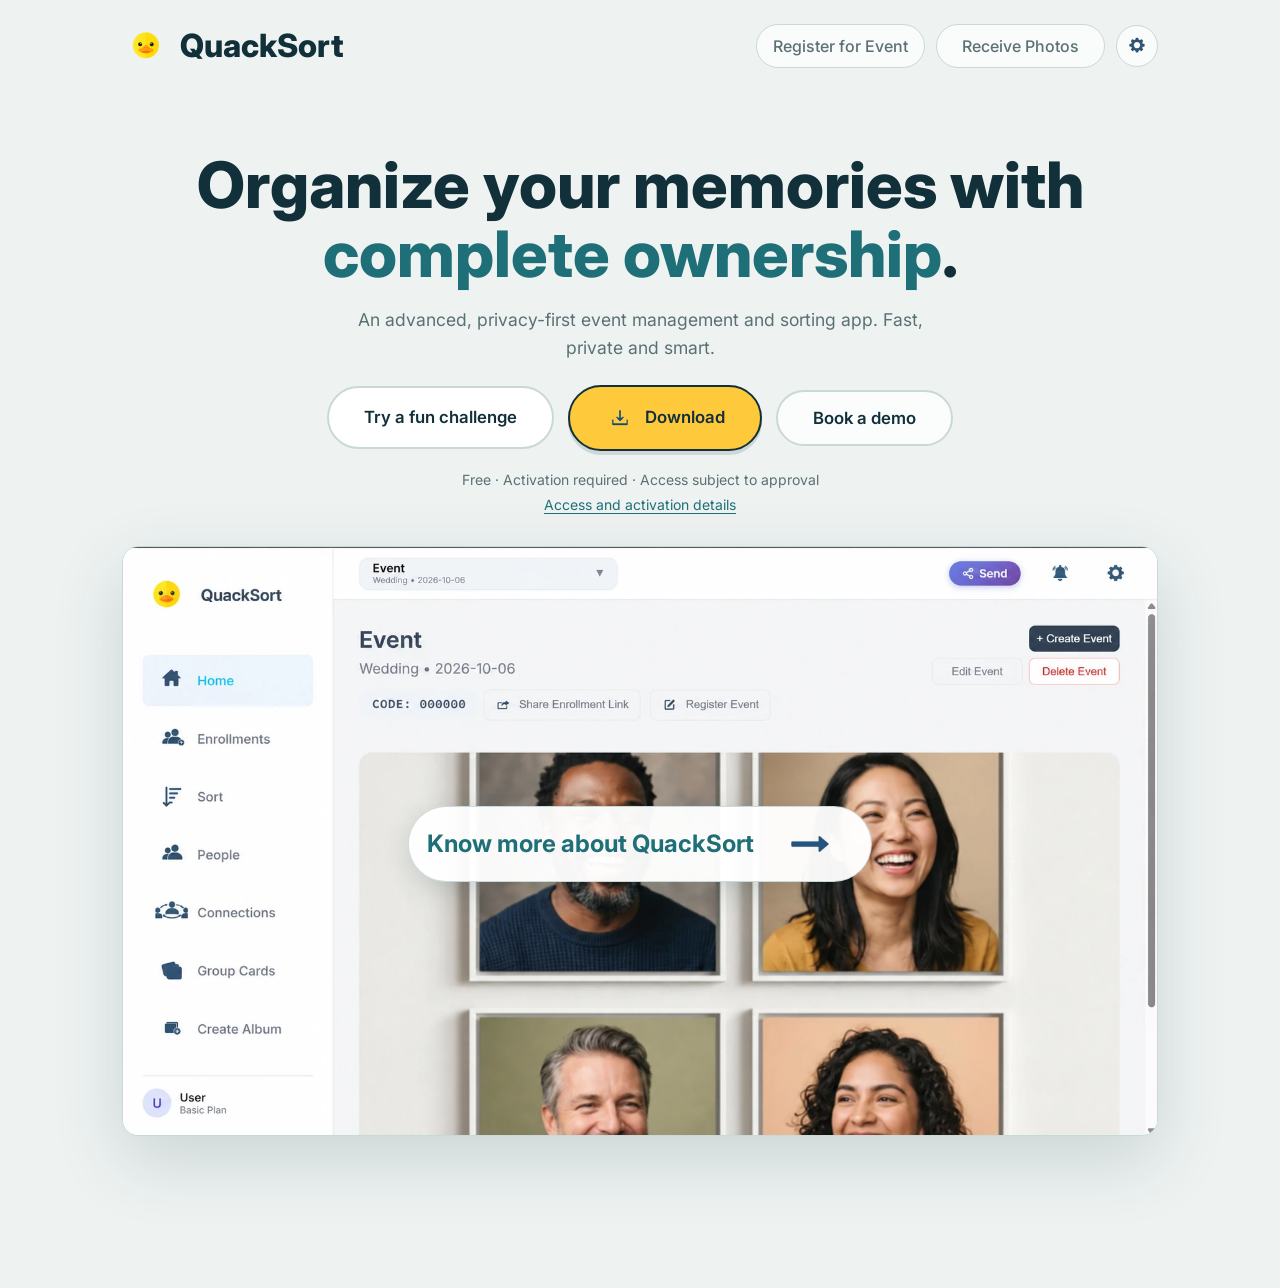
==== commit 356a49e2: "added a release download link" ====
--- a/index.html
+++ b/index.html
@@ -42,11 +42,11 @@
                             Download
                         </summary>
                         <div class="download-options" aria-label="App downloads">
-                            <button class="download-option" type="button" disabled>
+                            <button class="download-option" type="button" data-download-platform="Windows" data-download-url="https://github.com/ducky002/quacksort-web/releases/download/v1.0.0/QuackSort-Installer.exe" aria-haspopup="dialog" aria-controls="download-notice">
                                 <img src="resources/windows.png" alt="">
                                 <span>Windows<small>Coming soon</small></span>
                             </button>
-                            <button class="download-option" type="button" disabled>
+                            <button class="download-option" type="button" data-download-platform="Mac" data-download-url="" aria-haspopup="dialog" aria-controls="download-notice">
                                 <img src="resources/mac.png" alt="">
                                 <span>Mac<small>Coming soon</small></span>
                             </button>
@@ -56,6 +56,9 @@
                         Book a demo
                     </button>
                 </div>
+                <p class="download-access-note">Free &middot; Activation required &middot; Access subject to approval<br>
+                    <a href="download-notice.html">Access and activation details</a>
+                </p>
             </div>
             <figure class="hero-product-shot">
                 <img src="resources/homepage.webp" alt="QuackSort app homepage with Group Cards in the navigation">
@@ -165,6 +168,21 @@
         </footer>
     </div>
 
+    <dialog id="download-notice" class="download-notice-dialog" aria-labelledby="download-notice-title" aria-describedby="download-notice-description">
+        <h2 id="download-notice-title">Before you download</h2>
+        <div id="download-notice-description">
+            <p>QuackSort is free to download and use, but requires Device Activation. Downloading the app does not automatically grant access. Access is approved based on your intended use case.</p>
+            <p>After opening the app, send us the activation request code and a brief, one-line description of your intended use. This helps us understand your needs and improve the app. Once approved, you will receive an activation code.</p>
+            <p>Activation does not require your photos or give us access to your files. Cloud enrollment and sharing features involve separate data transfers.</p>
+        </div>
+        <p><a href="download-notice.html" target="_blank" rel="noopener">Access and activation details (opens in a new tab)</a></p>
+        <p id="download-availability" role="status"></p>
+        <div class="download-notice-actions">
+            <button id="cancel-download" class="btn secondary" type="button" autofocus>Cancel</button>
+            <a id="confirm-download" class="btn primary" hidden>Continue to download</a>
+        </div>
+    </dialog>
+    <script src="download-notice.js"></script>
     <script src="script.js"></script>
 </body>
 
--- a/style.css
+++ b/style.css
@@ -989,3 +989,19 @@
     }
 }
 #btn-fun-challenge { background: #ffffff; }
+
+/* Download notice and activation details */
+.download-access-note { margin-top: 1rem; color: var(--text-secondary); font-size: .875rem; line-height: 1.8; }
+.download-access-note a, .download-notice-dialog a:not(.btn), .activation-details a { color: var(--accent-color); text-decoration: underline; text-underline-offset: .2em; }
+.download-option { cursor: pointer; }
+.download-notice-dialog { box-sizing: border-box; width: min(92vw, 580px); max-height: 88dvh; overflow-y: auto; margin: auto; padding: clamp(1.25rem, 4vw, 2rem); border: 1px solid var(--border-color); border-radius: 20px; background: var(--card-bg); color: var(--text-primary); box-shadow: 0 24px 80px var(--shadow-color); }
+.download-notice-dialog::backdrop { background: rgba(18, 48, 58, .55); }
+.download-notice-dialog h2 { margin: 0 0 1rem; }
+.download-notice-dialog p, .activation-details p, .activation-details li { line-height: 1.75; margin-bottom: 1rem; }
+.download-notice-actions { display: flex; flex-wrap: wrap; gap: .75rem; justify-content: flex-end; margin-top: 1.5rem; }
+.download-notice-actions [hidden] { display: none; }
+#download-availability { font-weight: 600; }
+.activation-details { width: min(100%, 760px); margin: 0 auto; padding: clamp(1.25rem, 5vw, 3rem); box-sizing: border-box; }
+.activation-details h1 { margin: 2rem 0 1.25rem; font-size: clamp(1.8rem, 5vw, 2.5rem); }
+.activation-details h2 { margin: 2rem 0 1rem; font-size: 1.25rem; }
+.activation-details ol { padding-left: 1.5rem; }
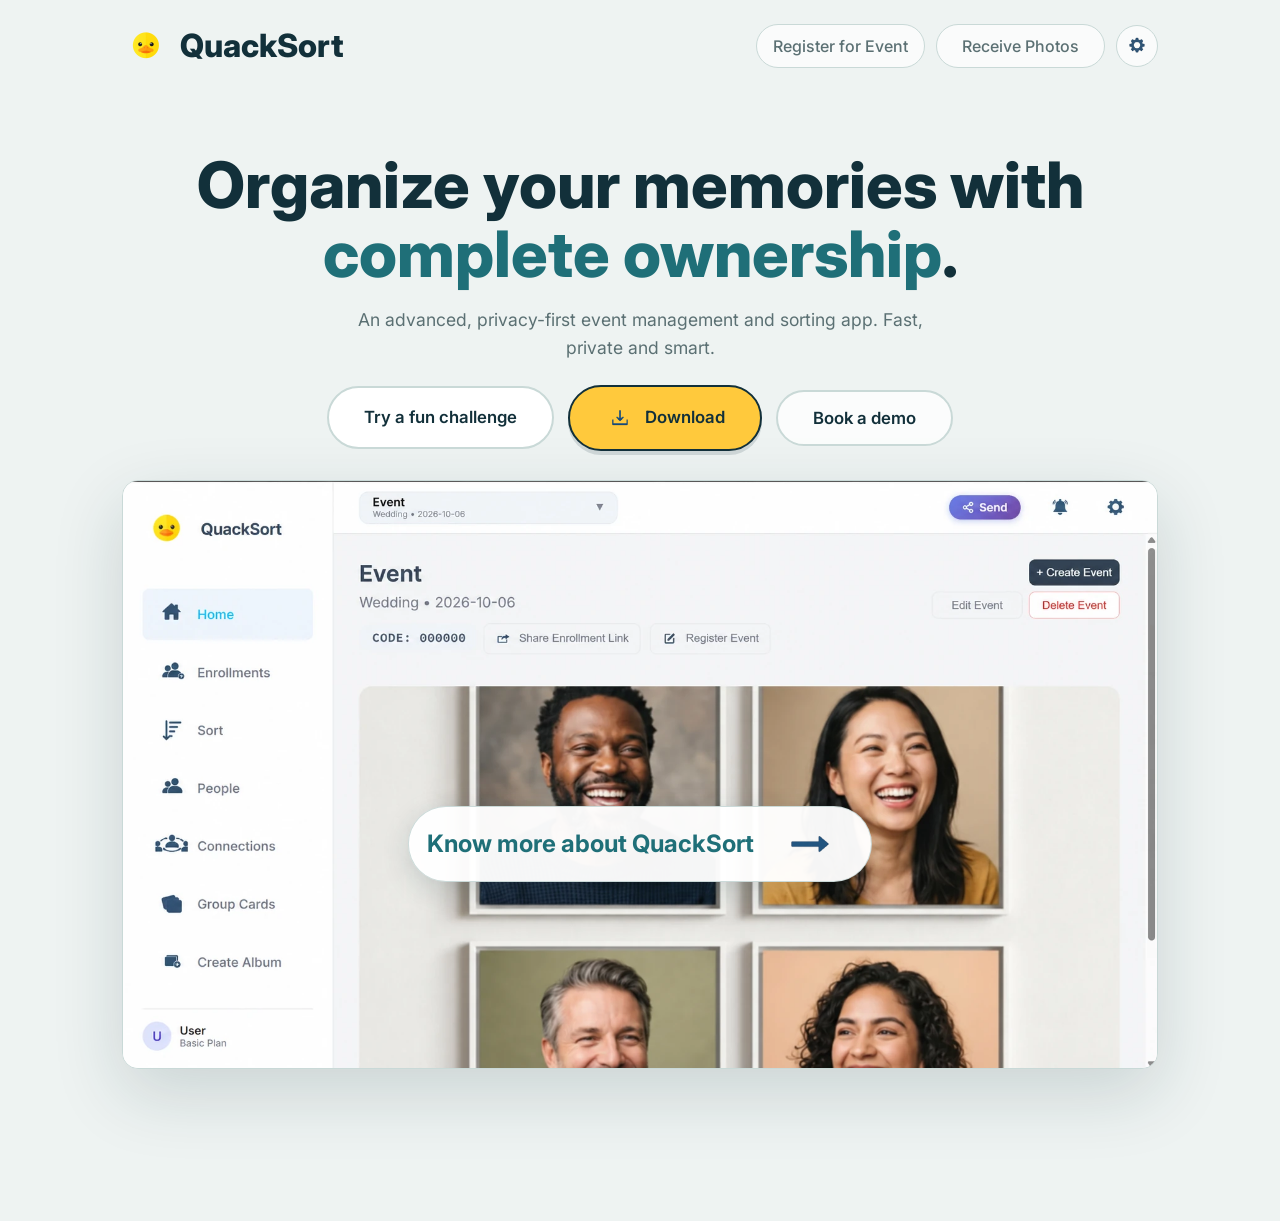
==== commit c120603c: "added a release download link" ====
--- a/index.html
+++ b/index.html
@@ -44,7 +44,7 @@
                         <div class="download-options" aria-label="App downloads">
                             <button class="download-option" type="button" data-download-platform="Windows" data-download-url="https://github.com/ducky002/quacksort-web/releases/download/v1.0.0/QuackSort-Installer.exe" aria-haspopup="dialog" aria-controls="download-notice">
                                 <img src="resources/windows.png" alt="">
-                                <span>Windows<small>Coming soon</small></span>
+                                <span>Windows</span>
                             </button>
                             <button class="download-option" type="button" data-download-platform="Mac" data-download-url="" aria-haspopup="dialog" aria-controls="download-notice">
                                 <img src="resources/mac.png" alt="">
@@ -56,9 +56,6 @@
                         Book a demo
                     </button>
                 </div>
-                <p class="download-access-note">Free &middot; Activation required &middot; Access subject to approval<br>
-                    <a href="download-notice.html">Access and activation details</a>
-                </p>
             </div>
             <figure class="hero-product-shot">
                 <img src="resources/homepage.webp" alt="QuackSort app homepage with Group Cards in the navigation">
--- a/style.css
+++ b/style.css
@@ -210,6 +210,27 @@
     object-fit: contain;
     filter: grayscale(1);
     opacity: 0.5;
+}
+
+.download-option[data-download-url]:not([data-download-url=""]) {
+    color: var(--text-primary);
+    background: var(--card-bg);
+    border-color: var(--accent-color);
+    cursor: pointer;
+}
+
+.download-option[data-download-url]:not([data-download-url=""]) img {
+    filter: none;
+    opacity: 1;
+}
+
+.download-option[data-download-url]:not([data-download-url=""]):hover {
+    background: var(--bg-secondary);
+}
+
+.download-option:focus-visible {
+    outline: 2px solid var(--accent-color);
+    outline-offset: 3px;
 }
 
 .download-option small {
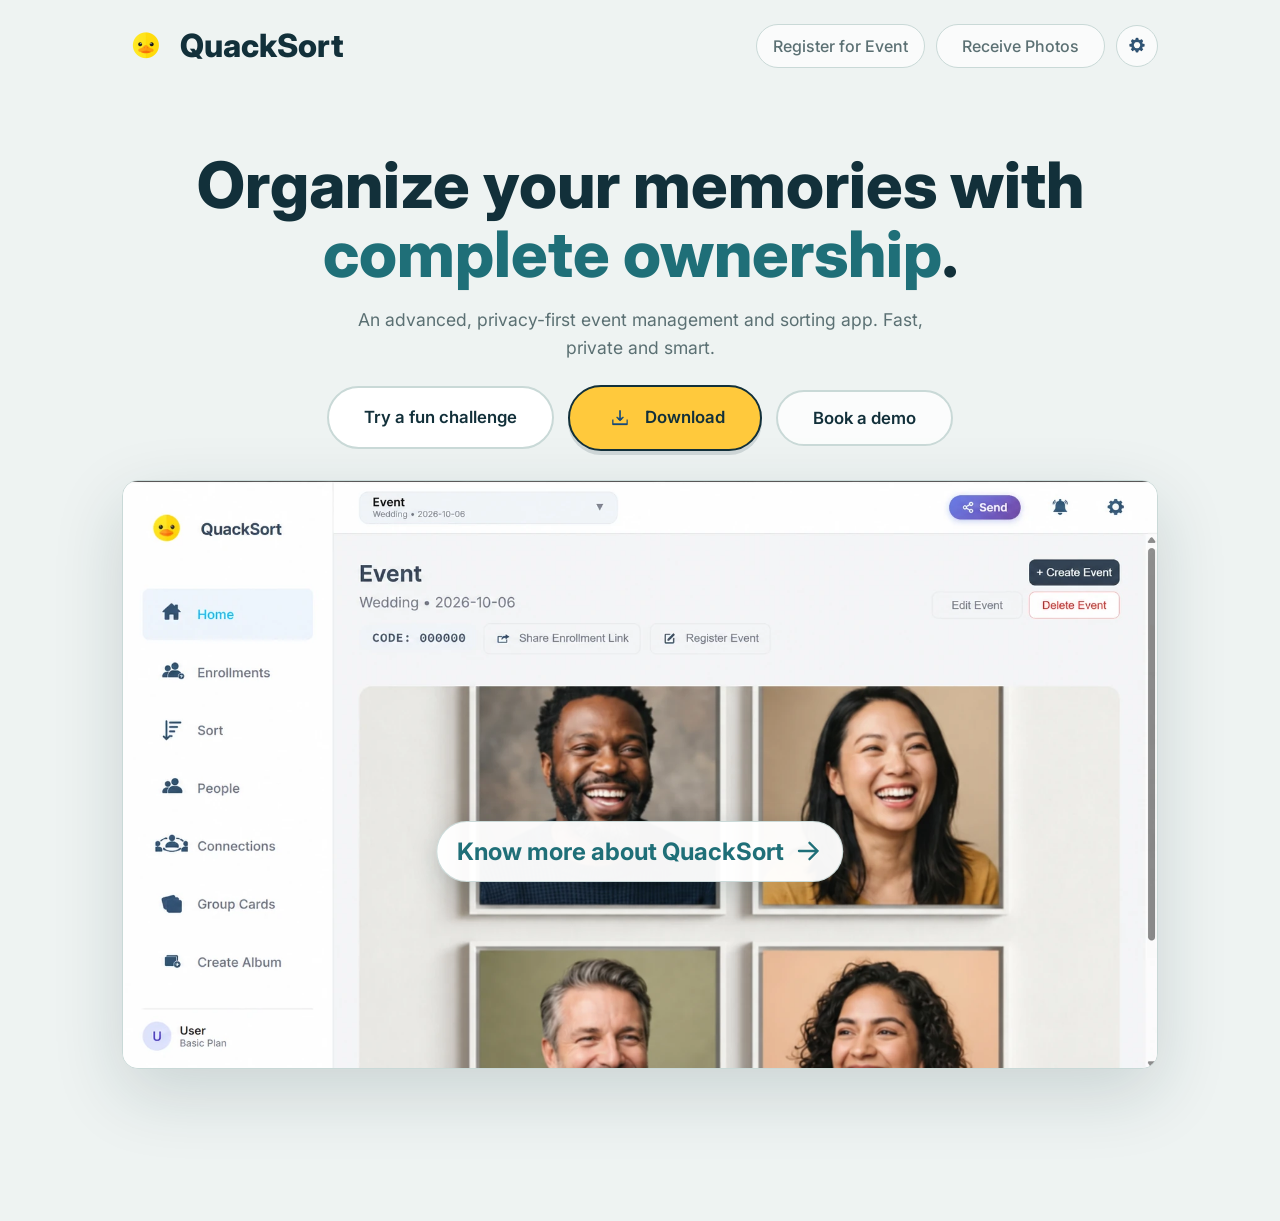
==== commit 6c2e8587: "major changes in know more about page" ====
--- a/index.html
+++ b/index.html
@@ -158,9 +158,9 @@
             </div>
         </div>
         <footer class="know-more-footer">
-            <a class="know-more-link" href="Quack.html">
+            <a class="know-more-link" href="features.html">
                 <span>Know more about QuackSort</span>
-                <img src="resources/q_arrow.png" alt="" width="64" height="40">
+                <svg class="know-more-arrow" aria-hidden="true" width="28" height="28" viewBox="0 0 24 24" fill="none" stroke="currentColor" stroke-width="2" stroke-linecap="round" stroke-linejoin="round"><path d="M4 12h16M13 5l7 7-7 7"/></svg>
             </a>
         </footer>
     </div>
--- a/style.css
+++ b/style.css
@@ -282,15 +282,18 @@
     display: inline-flex;
     align-items: center;
     justify-content: center;
-    gap: 0.75rem;
+    gap: 0.65rem;
+    width: max-content;
+    max-width: calc(100% - 2rem);
     margin: 0;
-    padding: 0.55rem 1.1rem;
+    padding: 0.85rem 1.25rem;
     border: 1px solid rgba(201, 217, 215, 0.95);
     border-radius: 999px;
     background: rgba(255, 255, 255, 0.96);
     color: var(--accent-color);
     font-size: 1.5rem;
     font-weight: 700;
+    line-height: 1.3;
     text-decoration: none;
     white-space: nowrap;
     box-shadow: 0 8px 28px rgba(18, 48, 58, 0.16);
@@ -310,14 +313,14 @@
     box-shadow: 0 10px 32px rgba(18, 48, 58, 0.2);
 }
 
-.know-more-link img {
-    width: 88px;
-    height: 56px;
-    object-fit: contain;
+.know-more-arrow {
+    width: 28px;
+    height: 28px;
+    flex-shrink: 0;
     transition: transform 0.2s ease;
 }
 
-.know-more-link:hover img {
+.know-more-link:hover .know-more-arrow {
     transform: translateX(4px);
 }
 
@@ -962,12 +965,13 @@
     .know-more-link {
         margin-top: 0.75rem;
         gap: 0.45rem;
-        font-size: 1.2rem;
-    }
-
-    .know-more-link img {
-        width: 64px;
-        height: 40px;
+        padding: 0.8rem 1rem;
+        font-size: clamp(0.9rem, 4vw, 1.2rem);
+    }
+
+    .know-more-arrow {
+        width: 24px;
+        height: 24px;
     }
 
     .hero-title-break {
